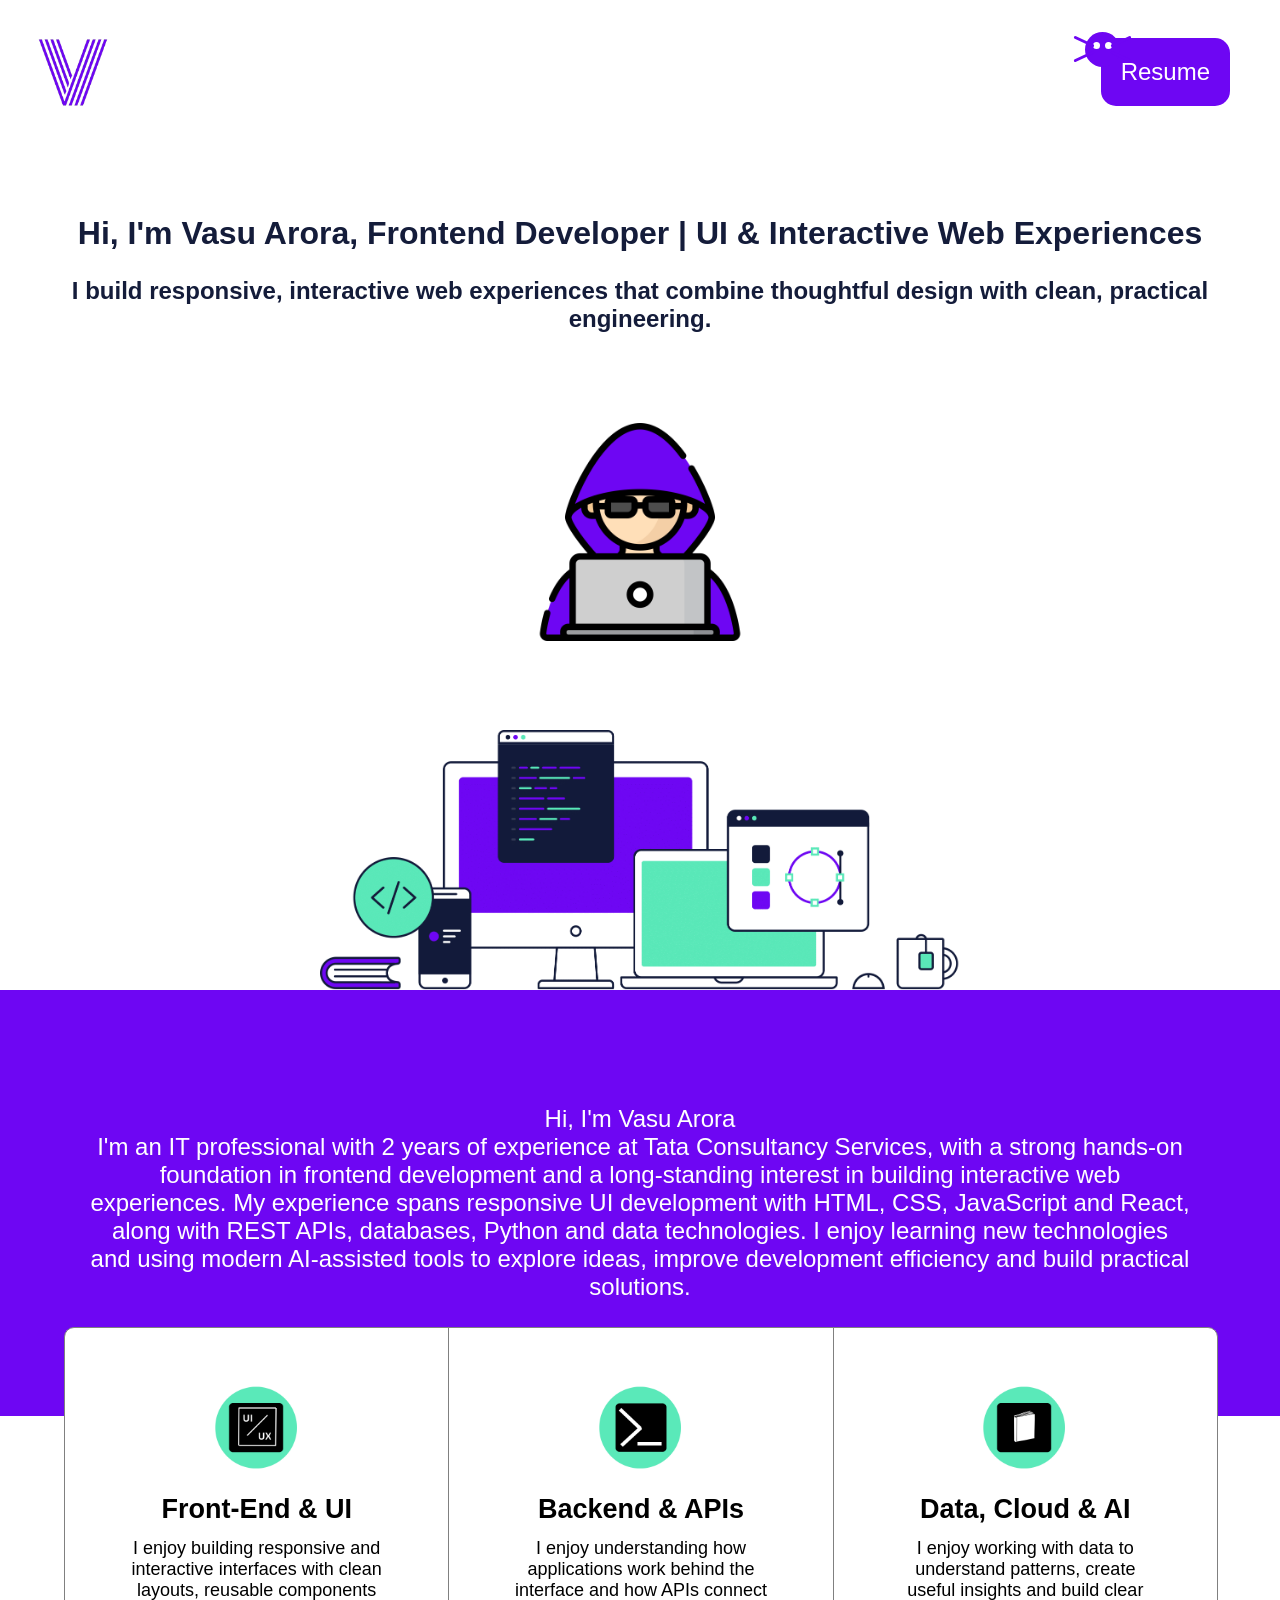
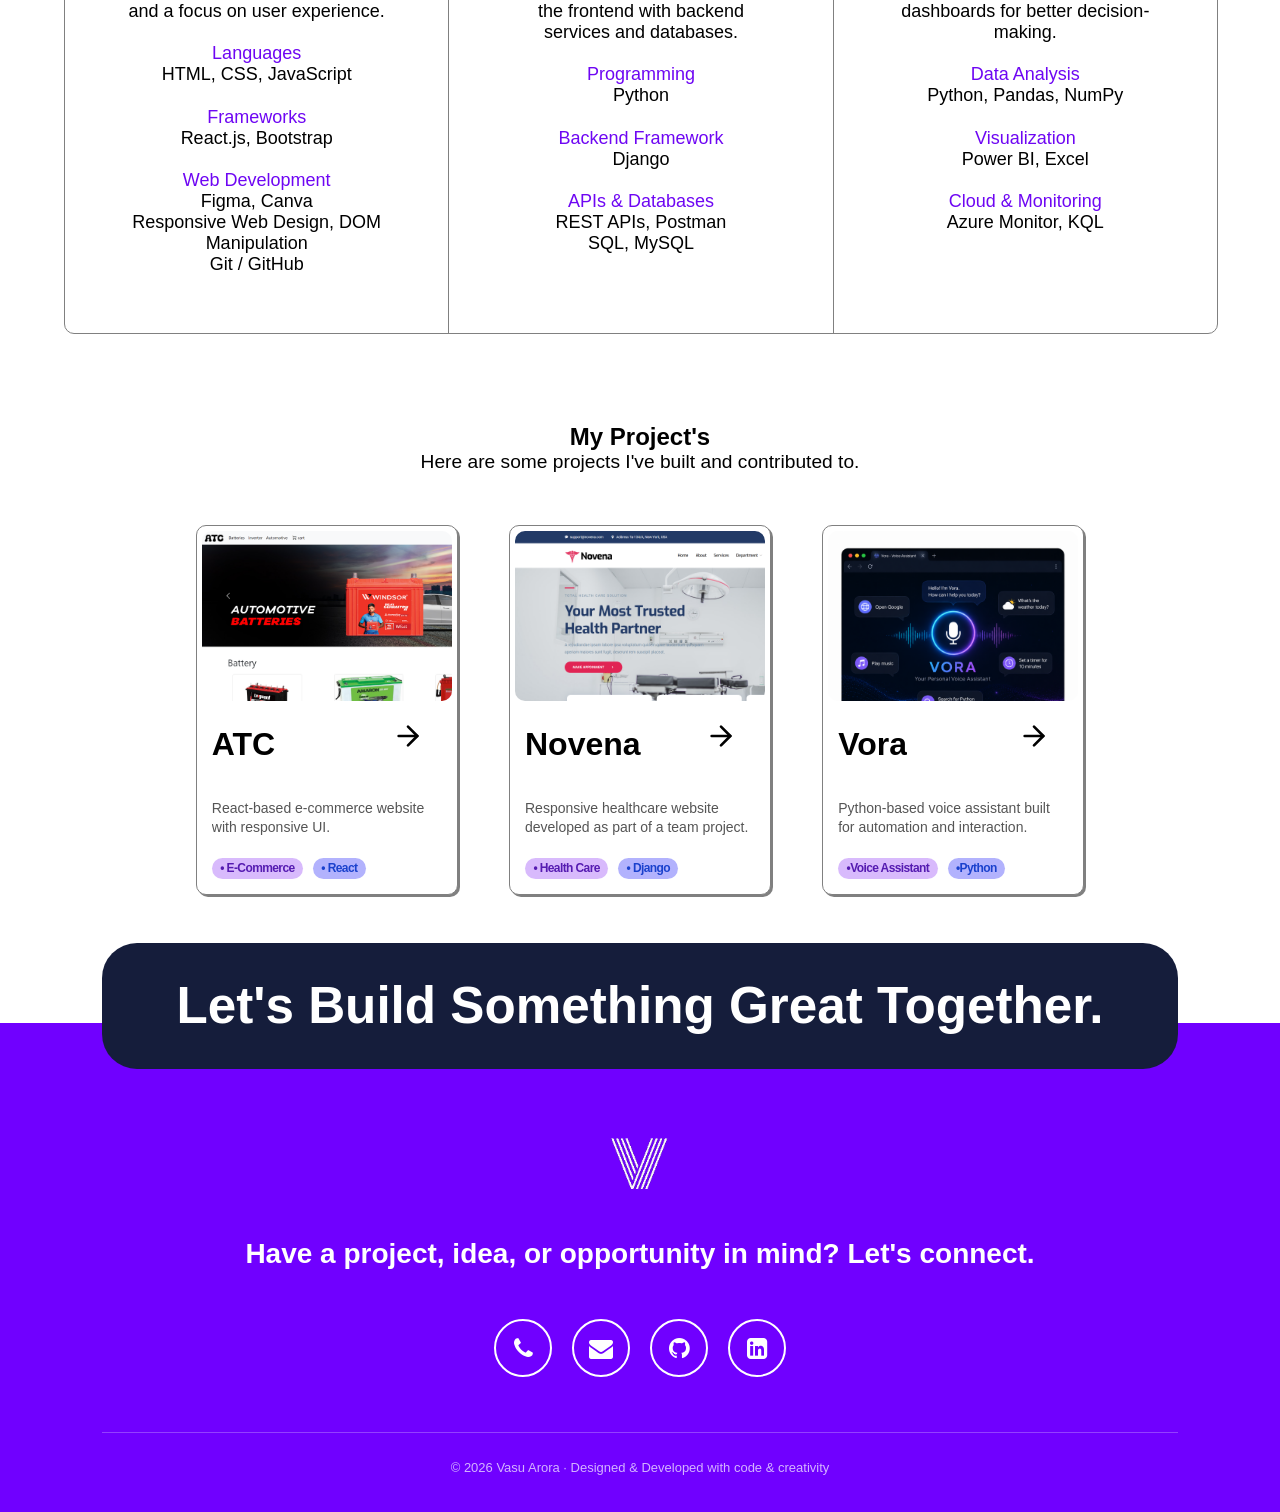
==== index.html @ 773d9eb5 "update" ====
<!DOCTYPE html>
<html lang="en">
<head>
    <meta charset="UTF-8">
    <meta name="viewport" content="width=device-width, initial-scale=1.0">
    <title>Vasu Arora | Portfolio</title>
    <link rel="icon" type="image/x-icon" href="./img/logo.png">
    <link rel="stylesheet" href="./homepage.css">
    <link rel="stylesheet" href="./font-awesome-4.7.0/css/font-awesome.css">
    <link rel="stylesheet" href="./font-awesome-4.7.0/css/font-awesome.min.css">
    <script src="https://cdn.jsdelivr.net/npm/@popperjs/core@2.11.8/dist/umd/popper.min.js" integrity="sha384-I7E8VVD/ismYTF4hNIPjVp/Zjvgyol6VFvRkX/vR+Vc4jQkC+hVqc2pM8ODewa9r" crossorigin="anonymous"></script>
    <script src="https://cdn.jsdelivr.net/npm/bootstrap@5.3.1/dist/js/bootstrap.min.js" integrity="sha384-Rx+T1VzGupg4BHQYs2gCW9It+akI2MM/mndMCy36UVfodzcJcF0GGLxZIzObiEfa" crossorigin="anonymous"></script>
</head>
<body>
<header>
    <div class="nav">
        <a href="#"><img src="./img/logo.png" alt="" width="70px" height="70px" ></a>
            <div class="spider-mascot" onclick="refreshSite()" title="Click me!">
                <div class="spider-body">
                    <div class="spider-eye eye-left"></div>
                    <div class="spider-eye eye-right"></div>
                </div>

                <div class="spider-legs">
                    <span></span>
                    <span></span>
                    <span></span>
                    <span></span>
                </div>
            </div>



        <div class="resume" onclick="get_resume()">
            <div>Resume</div>
        </div>
    </div>
</header>
<section>
    <div class="text">
        <h1 style="font-size: xx-large;">Hi,&nbsp;I'm Vasu Arora,&nbsp;Frontend Developer | UI & Interactive Web Experiences</h1>
        <h1>I build responsive, interactive web experiences that combine thoughtful design with clean, practical engineering.</h1>
        <div class="hacker"><img src="./img/hacker.png" alt="" height="17%" width="17%"></div>
        <div class="hacker"><img src="./img/hero-devices-1.png" alt="" height="50%" width="50%"></div>
    </div>
    <div class="container">
        <p>Hi, I'm Vasu Arora</p>
        <p>I'm an IT professional with 2 years of experience at Tata Consultancy Services, with a strong hands-on foundation in frontend development and a long-standing interest in building interactive web experiences. My experience spans responsive UI development with HTML, CSS, JavaScript and React, along with REST APIs, databases, Python and data technologies. I enjoy learning new technologies and using modern AI-assisted tools to explore ideas, improve development efficiency and build practical solutions.</p>
    </div>
</section>
<section>
    <div class="container_skills">
    <div class="front">
        <img src="./img/aa.png" alt="" width="90px" height="90px">
        <h1>Front-End & UI</h1>
        <p id="span">I enjoy building responsive and interactive interfaces with clean layouts, reusable components and a focus on user experience.</p>

        <p id="purple">Languages</p>
        <p>HTML,&nbsp;CSS,&nbsp;JavaScript</p>

        <p id="purple">Frameworks</p>
        <p>React.js,&nbsp;Bootstrap</p>

        <p id="purple">Web Development</p>
        <p>Figma,&nbsp;Canva</p>
        <p>Responsive Web Design,&nbsp;DOM Manipulation</p>
        <p>Git / GitHub</p>
    </div>

    <div class="back">
        <img src="./img/cmd.png" alt="" width="90px" height="90px">
        <h1>Backend & APIs</h1>
        <p id="span">I enjoy understanding how applications work behind the interface and how APIs connect the frontend with backend services and databases.</p>

        <p id="purple">Programming</p>
        <p>Python</p>

        <p id="purple">Backend Framework</p>
        <p>Django</p>

        <p id="purple">APIs & Databases</p>
        <p>REST APIs,&nbsp;Postman</p>
        <p>SQL,&nbsp;MySQL</p>

    </div>

    <div class="other">
        <img src="./img/book.png" alt="" width="90px" height="90px">
        <h1>Data, Cloud & AI</h1>
        <p id="span">I enjoy working with data to understand patterns, create useful insights and build clear dashboards for better decision-making.</p>

        <p id="purple">Data Analysis</p>
        <p>Python,&nbsp;Pandas,&nbsp;NumPy</p>

        <p id="purple">Visualization</p>
        <p>Power BI,&nbsp;Excel</p>

        <p id="purple">Cloud & Monitoring</p>
        <p>Azure Monitor,&nbsp;KQL</p>

    </div>
</div>
</section>
<section>
    <div class="container_projects">
        <h1 id="p">My Project's</h1>
        <p id="p" style="font-size: larger;">Here are some projects I've built and contributed to.</p>
        <div class="pro">
            <article class="article-wrapper" onclick="atc()">
                <div class="rounded-lg container-project" id="atc">
                    </div>
                    <div class="project-info">
                    <div class="flex-pr">
                        <div class="project-title text-nowrap">ATC</div>
                        <div class="project-hover">
                            <svg style="color: black;" xmlns="http://www.w3.org/2000/svg" width="2em" height="2em" color="black" stroke-linejoin="round" stroke-linecap="round" viewBox="0 0 24 24" stroke-width="2" fill="none" stroke="currentColor"><line y2="12" x2="19" y1="12" x1="5"></line><polyline points="12 5 19 12 12 19"></polyline></svg>
                            </div>
                        </div>
                        <p class="project-description">
                            React-based e-commerce website with responsive UI.
                        </p>
                        <div class="types">
                            <span style="background-color: rgba(165, 96, 247, 0.43); color: rgb(85, 27, 177);" class="project-type">• E-Commerce</span>
                            <span class="project-type">• React</span>
                        </div>
                    </div>
            </article>
            <article class="article-wrapper" onclick="novena()">
                <div class="rounded-lg container-project" id="Novena">
                    </div>
                    <div class="project-info">
                    <div class="flex-pr">
                        <div class="project-title text-nowrap">Novena</div>
                        <div class="project-hover">
                            <svg style="color: black;" xmlns="http://www.w3.org/2000/svg" width="2em" height="2em" color="black" stroke-linejoin="round" stroke-linecap="round" viewBox="0 0 24 24" stroke-width="2" fill="none" stroke="currentColor"><line y2="12" x2="19" y1="12" x1="5"></line><polyline points="12 5 19 12 12 19"></polyline></svg>
                            </div>
                        </div>
                        <p class="project-description">
                            Responsive healthcare website developed as part of a team project.
                        </p>
                        <div class="types">
                            <span style="background-color: rgba(165, 96, 247, 0.43); color: rgb(85, 27, 177);" class="project-type">• Health Care</span>
                            <span class="project-type">• Django</span>
                        </div>
                    </div>
            </article>
            <article class="article-wrapper" onclick="vora()">
                <div class="rounded-lg container-project" id="W3">
                    </div>
                    <div class="project-info">
                    <div class="flex-pr">
                        <div class="project-title text-nowrap">Vora</div>
                        <div class="project-hover">
                            <svg style="color: black;" xmlns="http://www.w3.org/2000/svg" width="2em" height="2em" color="black" stroke-linejoin="round" stroke-linecap="round" viewBox="0 0 24 24" stroke-width="2" fill="none" stroke="currentColor"><line y2="12" x2="19" y1="12" x1="5"></line><polyline points="12 5 19 12 12 19"></polyline></svg>
                            </div>
                        </div>
                        <p class="project-description">
                            Python-based voice assistant built for automation and interaction.
                        </p>
                        <div class="types">
                            <span style="background-color: rgba(165, 96, 247, 0.43); color: rgb(85, 27, 177);" class="project-type">•Voice Assistant</span>
                            <span class="project-type">•Python</span>
                        </div>
                    </div>
            </article>
            <!-- <article class="article-wrapper">
                <div class="rounded-lg container-project" id="Blog">
                    </div>
                    <div class="project-info">
                    <div class="flex-pr">
                        <div class="project-title text-nowrap">Blog Website</div>
                        <div class="project-hover">
                            <svg style="color: black;" xmlns="http://www.w3.org/2000/svg" width="2em" height="2em" color="black" stroke-linejoin="round" stroke-linecap="round" viewBox="0 0 24 24" stroke-width="2" fill="none" stroke="currentColor"><line y2="12" x2="19" y1="12" x1="5"></line><polyline points="12 5 19 12 12 19"></polyline></svg>
                            </div>
                        </div>
                        <div class="types">
                            <span style="background-color: rgba(165, 96, 247, 0.43); color: rgb(85, 27, 177);" class="project-type">• Content</span>
                            <span class="project-type">• HTML/CSS</span>
                        </div>
                    </div>
            </article> -->
</div>
</section>
<footer class="site-footer">

    <!-- Heading / Overlapping Banner -->
    <div class="site-footer-title">

        <h1>
            Let's Build Something Great Together.
        </h1>

    </div>


    <!-- Footer Main Content -->
    <div class="site-footer-content">

        <!-- Logo -->
        <img
            class="site-footer-logo"
            src="./img/logo_white.png"
            alt="Vasu Arora Logo"
        >


        <!-- Contact Message -->
        <p class="site-footer-intro">
            Have a project, idea, or opportunity in mind?
            Let's connect.
        </p>


        <!-- Contact Icons -->
        <div class="site-footer-social">

            <!-- Phone -->
            <a
                href="tel:+917037314572"
                title="Call me"
                aria-label="Call Vasu Arora"
            >
                <i class="fa fa-phone" aria-hidden="true"></i>
            </a>


            <!-- Email -->
            <a
                href="mailto:vasuarora210@gmail.com"
                title="Email me"
                aria-label="Email Vasu Arora"
            >
                <i class="fa fa-envelope" aria-hidden="true"></i>
            </a>


            <!-- GitHub -->
            <a
                href="https://github.com/vasuarora210"
                target="_blank"
                rel="noopener noreferrer"
                title="GitHub"
                aria-label="Vasu Arora GitHub"
            >
                <i class="fa fa-github" aria-hidden="true"></i>
            </a>


            <!-- LinkedIn -->
            <a
                href="https://www.linkedin.com/in/vasuarora01"
                target="_blank"
                rel="noopener noreferrer"
                title="LinkedIn"
                aria-label="Vasu Arora LinkedIn"
            >
                <i class="fa fa-linkedin-square" aria-hidden="true"></i>
            </a>

        </div>

    </div>


    <!-- Footer Bottom -->
    <div class="site-footer-bottom">

        <p>
            © 2026 Vasu Arora · Designed & Developed with code & creativity
        </p>

    </div>

</footer>
<script>
    function git(){
        window.open("https://github.com/vasuarora210")
    }
    function linkedin(){
        window.open("https://www.linkedin.com/in/vasuarora01")
    }

    function get_resume(){
        window.open("https://drive.google.com/file/d/1jqsms72-NLrUNrvHmhHVOc13EzsGLGOh/view?usp=sharing")
    }
    function novena(){
       window.location.href = "./novena.html";
    }
    function vora(){
        window.location.href = "./vora.html"
    }
    function atc(){
        window.location.href = "./atc.html";
    }
    function refreshSite() {
        location.reload();
    }
</script>



</body>
</html>
---- homepage.css ----
*{
    margin: 0px;
    font-family:'Gill Sans', 'Gill Sans MT', Calibri, 'Trebuchet MS', sans-serif;
    text-align: center;
}
/*Section1*/
.nav{
    display: flex;
    padding: 3%;
    width: auto;
    justify-content: space-between;
    position: relative;
}
.text h1{
    display: flex;
    justify-content: center;
    margin-top: 2%;
    color: #141C3A;
}
.text{
    margin-top: 5%;
}
.hacker{
    margin-top: 7%;
    display: flex;
    justify-content: center;
}
.container{
    background-color: #6E06F3;
    padding: 9% 7%;
    color: white;
    font-size: x-large;
}
.resume div{
    background-color: #6E06F3;
    padding: 20px;
    font-size: x-large;
    border-radius: 15px;
    color: white;
}
.resume{
    display: flex;
    gap: 10%;
    position: absolute;
    right: 50px;
    cursor: pointer;
}
.spider-mascot{
    position: absolute;
    right: 150px;
    top: 20px;
    width: 55px;
    height: 55px;
    cursor: pointer;
    z-index: 9999;
    animation: spiderFloat 3s ease-in-out infinite;
}

.spider-body{
    position: absolute;
    width: 35px;
    height: 35px;
    background-color: #6E06F3;
    border-radius: 50%;
    left: 10px;
    top: 12px;
}

.spider-eye{
    position: absolute;
    width: 7px;
    height: 7px;
    background-color: white;
    border-radius: 50%;
    top: 10px;
}

.eye-left{
    left: 8px;
}

.eye-right{
    right: 8px;
}

.spider-legs span{
    position: absolute;
    width: 22px;
    height: 3px;
    background-color: #6E06F3;
    border-radius: 5px;
}

.spider-legs span:nth-child(1){
    left: -2px;
    top: 20px;
    transform: rotate(25deg);
}

.spider-legs span:nth-child(2){
    left: -2px;
    top: 35px;
    transform: rotate(-25deg);
}

.spider-legs span:nth-child(3){
    right: -2px;
    top: 20px;
    transform: rotate(-25deg);
}

.spider-legs span:nth-child(4){
    right: -2px;
    top: 35px;
    transform: rotate(25deg);
}

@keyframes spiderFloat{
    0%, 100%{
        transform: translateY(0);
    }

    50%{
        transform: translateY(6px);
    }
}

.spider-mascot:hover{
    transform: scale(1.15);
    animation: none;
}
/*Section2*/
.container_skills{
    position: relative;
    margin-top: -7%;
    left: 5%;
    width: 90%;
    display: flex;
    border-radius: 10px;
    background-color: white;
    border: 1px solid grey;
    font-size: large;
}
.front{
    border-right: 1px solid grey;
    width: 33.3%;
    text-align: center;
    padding: 50px 0px;
    padding: 5%;
}
.container_skills h1{
    margin-top: 5%;
    margin-bottom: 5%;
}
.back{
    border-right: 1px solid grey;
    padding: 5%;
    width: 33.3%;
    text-align: center;
}
.other{
    width: 33.3%;
    padding: 5%;
    text-align: center;
}
#span{
    margin-bottom: 8%;
}
#purple{
    margin-top: 8%;
    color: #6E06F3;
}

/* section 3 */
.container_projects{
    margin-top: 7%;
}
#p{
    display: flex;
    justify-content: center;
}
    /*  */
    .article-wrapper {
        width: 250px;
        -webkit-transition: 0.15s all ease-in-out;
        transition: 0.15s all ease-in-out;
        border-radius: 10px;
        padding: 5px;
        border: 4px solid transparent;
        cursor: pointer;
        background-color: #fff;
        border: 1px solid grey;
        box-shadow: 2px 2px grey;
        margin-top: 5%;
    }
    .article-wrapper:hover {
        -webkit-box-shadow: 10px 10px 0 #4e84ff, 20px 20px 0 #4444bd;
        box-shadow: 10px 10px 0 #4e84ff, 20px 20px 0 #6E06F3;
        border-color: #0578c5;
        -webkit-transform: translate(-20px, -20px);
        -ms-transform: translate(-20px, -20px);
        transform: translate(-20px, -20px);
    }
    .article-wrapper:active {
        -webkit-box-shadow: none;
        box-shadow: none;
        -webkit-transform: translate(0, 0);
        -ms-transform: translate(0, 0);
        transform: translate(0, 0);
    }
    .types {
        gap: 10px;
        display: -webkit-box;
        display: -ms-flexbox;
        display: flex;
        place-content: flex-start;
    }
    
    .rounded-lg {
       /* class tailwind */
        border-radius: 10px;
    }
    .article-wrapper:hover .project-hover {
        -webkit-transform: rotate(-45deg);
        -ms-transform: rotate(-45deg);
        transform: rotate(-45deg);
        background-color: #a6c2f0;
    }
    .project-info {
        padding-top: 20px;
        padding: 10px;
        display: -webkit-box;
        display: -ms-flexbox;
        display: flex;
        -webkit-box-orient: vertical;
        -webkit-box-direction: normal;
        -ms-flex-direction: column;
        flex-direction: column;
        gap: 20px;
    }
    .project-title {
        font-size: 2em;
        margin: 0;
        font-weight: 600;
       /* depend de la font */
        overflow: hidden;
        text-overflow: ellipsis;
        white-space: nowrap;
        color: black;
    }
    .flex-pr {
        display: -webkit-box;
        display: -ms-flexbox;
        display: flex;
        -webkit-box-pack: justify;
        -ms-flex-pack: justify;
        justify-content: space-between;
        -webkit-box-align: center;
        -ms-flex-align: center;
        align-items: center;
    }
    .project-type {
        background: #b2b2fd;
        color: #1a41cd;
        font-weight: bold;
        padding: 0.3em 0.7em;
        border-radius: 15px;
        font-size: 12px;
        letter-spacing: -0.6px
    }
    
    .project-hover {
        border-radius: 50%;
        width: 50px;
        height: 50px;
        padding: 9px;
        -webkit-transition: all 0.3s ease;
        transition: all 0.3s ease;
    }
    
    .container-project {
        width: 100%;
        height: 170px;
    }
    .pro{
        display: flex;
        flex-wrap: wrap;
        padding: 0% 10% 10% 10%;
        gap: 5%;
        justify-content: center;
    }
    #Novena{
        background-image: url("./img/Novena.png");
        background-size: cover;
    }
    #W3{
        background-image: url("./img/vora.png");
        background-size: cover;
    }
    #atc{
        background-image: url("./img/atc.png");
        background-size: cover;
    }
    .project-description {
    margin: 0;
    font-size: 14px;
    line-height: 1.4;
    color: #555;
    text-align: left;

    display: -webkit-box;
    -webkit-line-clamp: 2;
    line-clamp: 2;
    -webkit-box-orient: vertical;
    overflow: hidden;
    }
    /*  */
/* Footer */
.footer{
    height: 80vh;
    width: 100%;
    background-color: #6E06F3;
    display: flex;
    justify-content: center;
    color: #fff;
}
.thanks{
    background-color: #141C3A;
    width: 80%;
    margin-left: 10%;
    border-radius: 30px;
    height: 20vh;
    display: flex;
    justify-content: center;
    align-items: center;
    position: absolute;
    margin-top: -10vh;
    color: white;
    font-size: xx-large;
}
/*  */
    /*  */
        .icon{
            color: white;
            margin-top: -29vh;
            font-size: 30px;display: flex;
            justify-content: center;
            gap: 20px;
            
        }
        .c{
            border: 1px solid #fff;
            padding: 10px;
            border-radius: 110px;
        }
        .c:hover{
            background-color: #fff;
            color: #6E06F3;
            cursor: pointer;
        }
        .contact{
            color: #fff;
            display: flex;
            justify-content: center;
            margin-top: -20vh;
        }
    /*  */
/*  */
@media screen and (max-width: 786px) {
    .text{
        text-align: center;
        margin-top: 10%;
    }
    .projects{
        flex-direction: column;
    }
    .container_skills{
        flex-direction: column;
    }
    .front{
        border-bottom: 1px solid grey;
        width: auto;
        border-right: none;
    }
    .back{
        border-bottom: 1px solid grey;
        width: auto;
        border-right: none;
    }
    .other{
        width: auto;
    }
    .resume{
        right: 20px;
    }
    .thanks{
        height: 15vh;
        font-size: small;
    }
    .footer{
        margin-top: 15%;
    }
    .footer{
        height: 90vh;
    }
    .contact{
        margin-top: -30vh;
    }
    .pro{
        margin-bottom: 50px;
        flex-direction: column;
    }
}

/* =========================================================
   FINAL FOOTER
   ========================================================= */

.site-footer {
    width: 100%;
    box-sizing: border-box;

    background: #7000ff;
    color: white;

    padding: 70px 8% 35px;

    text-align: center;

    position: relative;

    overflow: visible;
}


/* =========================================================
   OVERLAPPING TITLE
   ========================================================= */

.site-footer-title {
    width: 100%;
    max-width: 1200px;

    margin: 0 auto 10px;

    padding: 35px 30px;

    box-sizing: border-box;

    background: #151d3b;

    border-radius: 35px;

    position: relative;

    z-index: 10;

    /*
       This is the important part.
       Move the banner visually upward.
    */
    transform: translateY(-150px);
}


.site-footer-title h1 {
    margin: 0 !important;
    padding: 0 !important;

    color: white !important;

    font-size: clamp(32px, 4vw, 60px) !important;

    line-height: 1.1 !important;

    font-weight: 700 !important;

    text-align: center !important;
}


/* =========================================================
   MAIN CONTENT
   ========================================================= */

.site-footer-content {
    width: 100%;

    max-width: 900px;

    margin: -100px auto 0;

    display: flex;

    flex-direction: column;

    align-items: center;

    justify-content: center;

    gap: 25px;
}


/* =========================================================
   LOGO
   ========================================================= */

.site-footer-logo {
    width: 70px !important;

    height: 70px !important;

    max-width: 70px !important;

    object-fit: contain !important;

    display: block !important;

    margin: 0 !important;

    padding: 0 !important;
}


/* =========================================================
   CONTACT TEXT
   ========================================================= */

.site-footer-intro {
    margin: 10px 0 10px !important;

    padding: 0 !important;

    color: white !important;

    font-size: clamp(20px, 2.2vw, 28px) !important;

    line-height: 1.4 !important;

    font-weight: 600 !important;

    text-align: center !important;
}


/* =========================================================
   SOCIAL / CONTACT ICONS
   ========================================================= */

.site-footer-social {
    display: flex !important;

    justify-content: center !important;

    align-items: center !important;

    gap: 20px !important;

    margin: 10px 0 0 !important;

    padding: 0 !important;
}


/* THE CIRCLE */

.site-footer-social a {
    width: 58px !important;

    height: 58px !important;

    min-width: 58px !important;

    min-height: 58px !important;

    max-width: 58px !important;

    max-height: 58px !important;

    box-sizing: border-box !important;

    border: 2px solid white !important;

    border-radius: 50% !important;

    display: flex !important;

    align-items: center !important;

    justify-content: center !important;

    padding: 0 !important;

    margin: 0 !important;

    background: transparent !important;

    color: white !important;

    text-decoration: none !important;

    cursor: pointer;

    transition: all 0.25s ease !important;
}


/* THE ICON */

.site-footer-social a i {
    display: inline-block !important;

    width: auto !important;

    height: auto !important;

    margin: 0 !important;

    padding: 0 !important;

    color: white !important;

    font-size: 24px !important;

    line-height: 1 !important;

    text-align: center !important;
}


/* HOVER */

.site-footer-social a:hover {
    transform: translateY(-6px) !important;

    background: rgba(255, 255, 255, 0.15) !important;

    color: white !important;
}


.site-footer-social a:hover i {
    color: white !important;
}


/* =========================================================
   BOTTOM
   ========================================================= */

.site-footer-bottom {
    width: 100%;

    max-width: 1100px;

    margin: 55px auto 0;

    padding-top: 25px;

    border-top: 1px solid rgba(255, 255, 255, 0.25);

    box-sizing: border-box;
}


.site-footer-bottom p {
    margin: 0 !important;

    padding: 0 !important;

    color: white !important;

    font-size: 13px !important;

    line-height: 1.5 !important;

    opacity: 0.7;

    text-align: center !important;
}


/* =========================================================
   TABLET
   ========================================================= */

@media (max-width: 900px) {

    .site-footer-title {
        transform: translateY(-120px);
    }

    .site-footer-content {
        margin-top: -80px;
    }

}


/* =========================================================
   MOBILE
   ========================================================= */

@media (max-width: 700px) {

    .site-footer {
        padding: 60px 20px 30px;
    }


    .site-footer-title {
        padding: 25px 18px;

        border-radius: 25px;

        transform: translateY(-100px);
    }


    .site-footer-title h1 {
        font-size: 31px !important;

        line-height: 1.15 !important;
    }


    .site-footer-content {
        margin-top: -70px;

        gap: 20px;
    }


    .site-footer-logo {
        width: 55px !important;

        height: 55px !important;
    }


    .site-footer-intro {
        font-size: 20px !important;
    }


    .site-footer-social {
        gap: 14px !important;
    }


    .site-footer-social a {
        width: 50px !important;

        height: 50px !important;

        min-width: 50px !important;

        min-height: 50px !important;

        max-width: 50px !important;

        max-height: 50px !important;
    }


    .site-footer-social a i {
        font-size: 20px !important;
    }


    .site-footer-bottom {
        margin-top: 40px;
    }

}
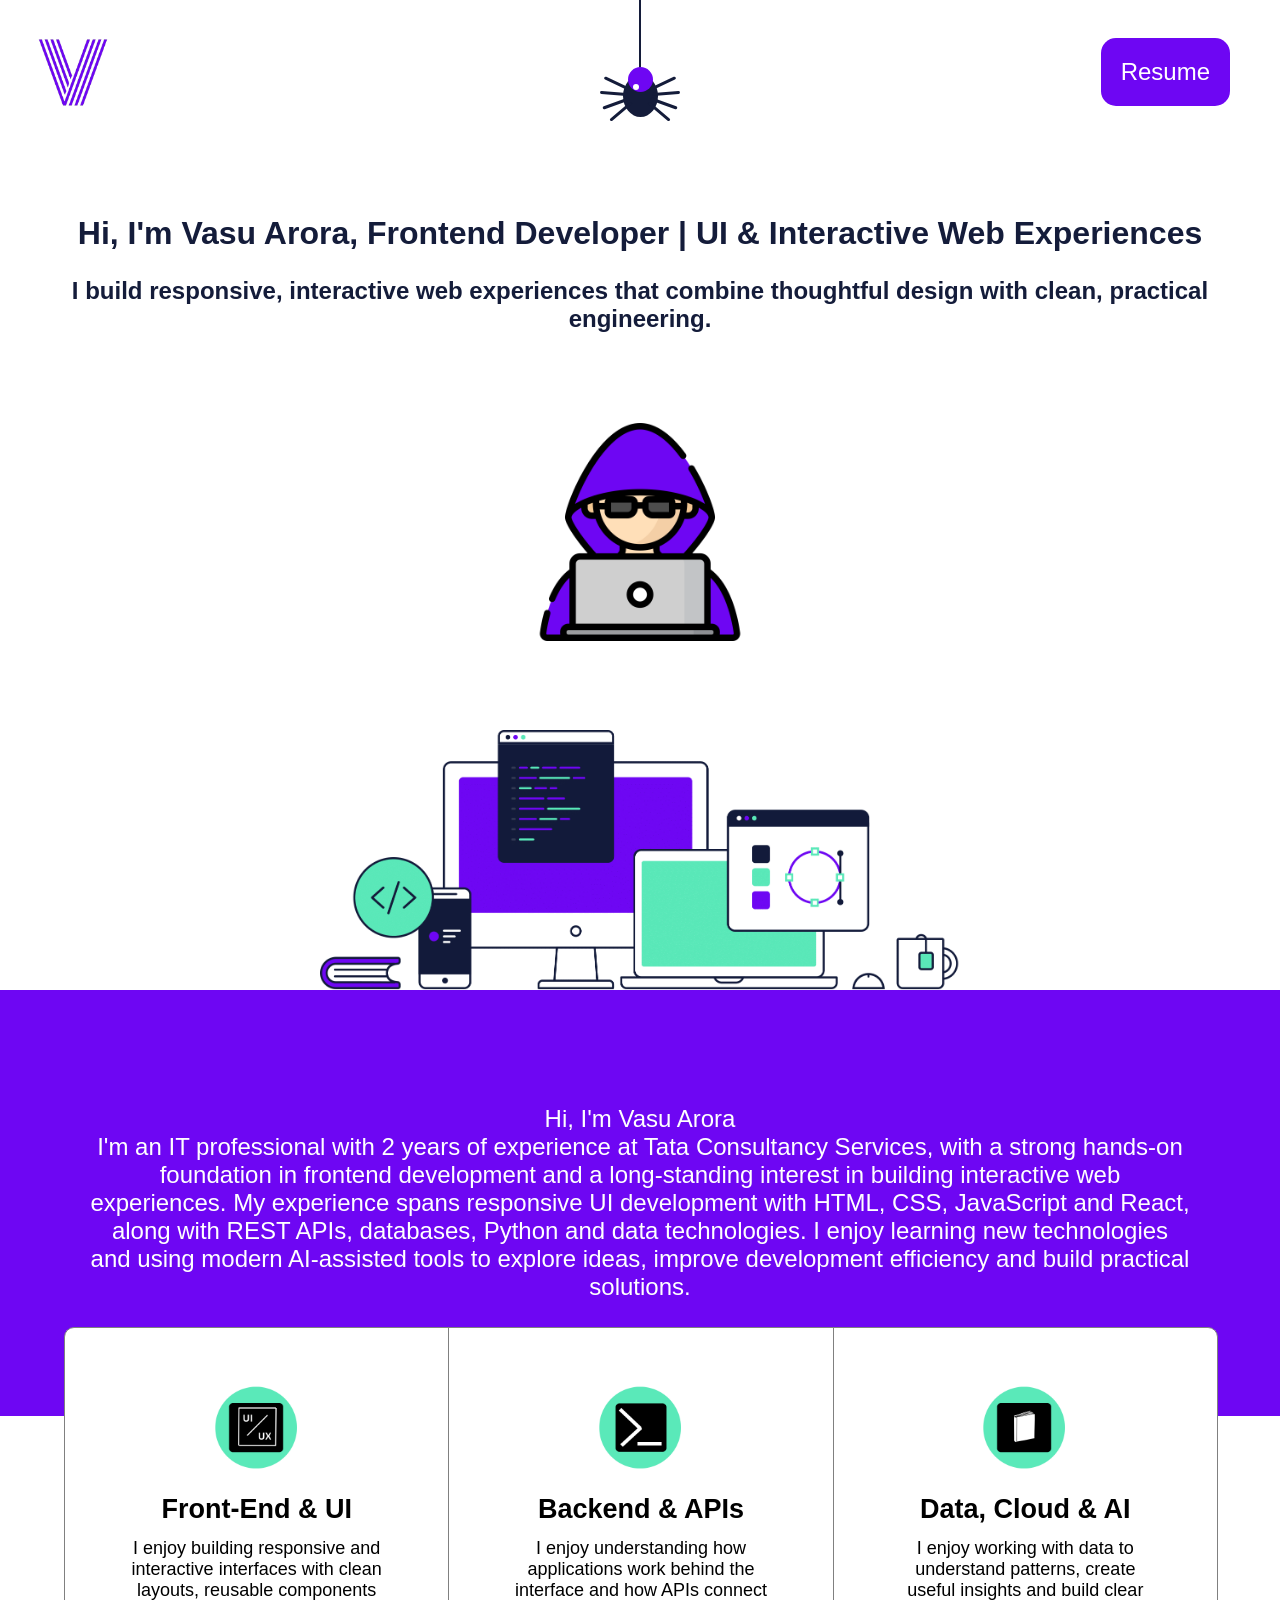
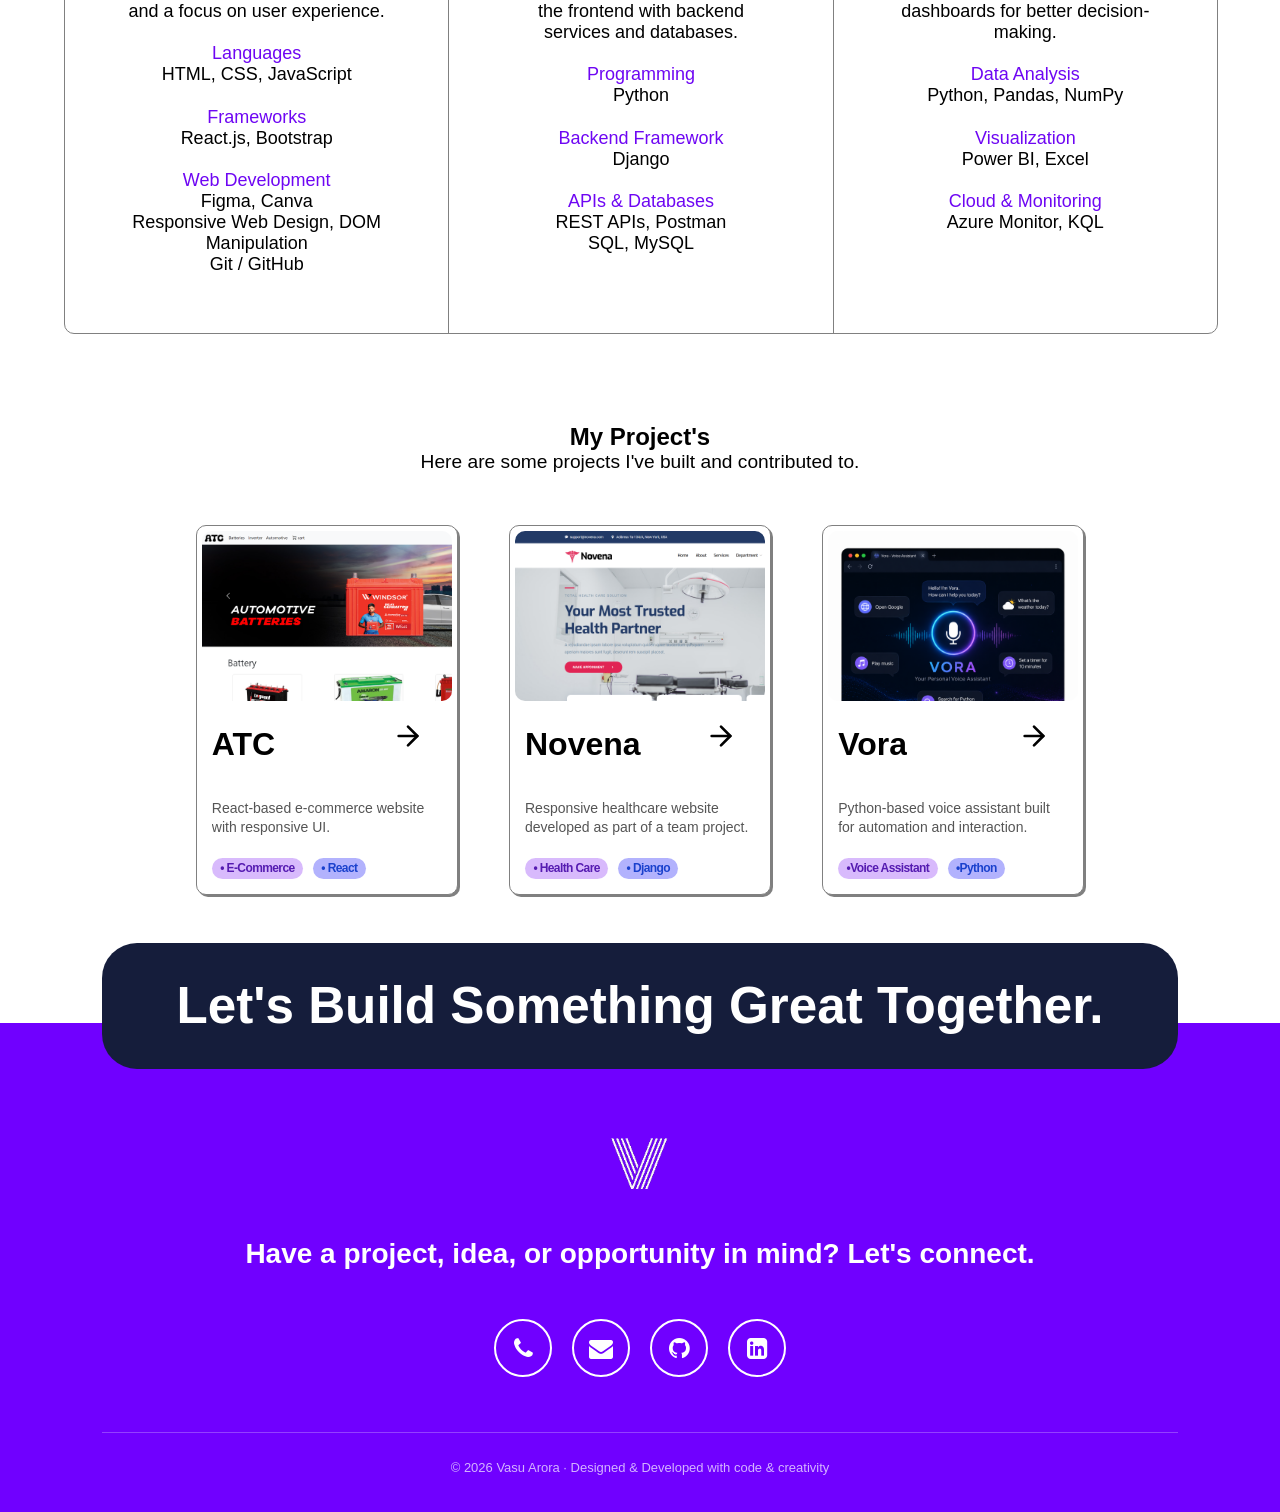
==== commit 7b15a7de: "update" ====
--- a/index.html
+++ b/index.html
@@ -15,21 +15,33 @@
 <header>
     <div class="nav">
         <a href="#"><img src="./img/logo.png" alt="" width="70px" height="70px" ></a>
-            <div class="spider-mascot" onclick="refreshSite()" title="Click me!">
-                <div class="spider-body">
-                    <div class="spider-eye eye-left"></div>
-                    <div class="spider-eye eye-right"></div>
+            <!-----------spider------------->
+                <div class="spider-mascot" onclick="refreshSite()" title="Click to refresh">
+
+                    <div class="spider-thread"></div>
+
+                    <div class="spider">
+
+                        <div class="spider-body"></div>
+
+                        <div class="spider-eye"></div>
+
+                        <div class="leg leg1"></div>
+                        <div class="leg leg2"></div>
+                        <div class="leg leg3"></div>
+                        <div class="leg leg4"></div>
+
+                        <div class="leg leg5"></div>
+                        <div class="leg leg6"></div>
+                        <div class="leg leg7"></div>
+                        <div class="leg leg8"></div>
+
+                    </div>
+
                 </div>
 
-                <div class="spider-legs">
-                    <span></span>
-                    <span></span>
-                    <span></span>
-                    <span></span>
-                </div>
-            </div>
-
-
+
+            <!-----------spider------------->
 
         <div class="resume" onclick="get_resume()">
             <div>Resume</div>
--- a/homepage.css
+++ b/homepage.css
@@ -45,90 +45,190 @@
     right: 50px;
     cursor: pointer;
 }
-.spider-mascot{
+    /* spider*/
+        /* Spider Mascot */
+
+.spider-mascot {
+    position: fixed;
+    top: 0;
+    left: 50%;
+    transform: translateX(-50%);
+
+    width: 80px;
+    height: 160px;
+
+    z-index: 9999;
+    cursor: pointer;
+}
+
+/* Hanging thread */
+
+.spider-thread {
     position: absolute;
-    right: 150px;
-    top: 20px;
-    width: 55px;
-    height: 55px;
-    cursor: pointer;
-    z-index: 9999;
-    animation: spiderFloat 3s ease-in-out infinite;
-}
-
-.spider-body{
-    position: absolute;
-    width: 35px;
-    height: 35px;
-    background-color: #6E06F3;
-    border-radius: 50%;
-    left: 10px;
-    top: 12px;
-}
-
-.spider-eye{
-    position: absolute;
-    width: 7px;
-    height: 7px;
-    background-color: white;
-    border-radius: 50%;
-    top: 10px;
-}
-
-.eye-left{
-    left: 8px;
-}
-
-.eye-right{
-    right: 8px;
-}
-
-.spider-legs span{
-    position: absolute;
-    width: 22px;
-    height: 3px;
-    background-color: #6E06F3;
-    border-radius: 5px;
-}
-
-.spider-legs span:nth-child(1){
-    left: -2px;
-    top: 20px;
-    transform: rotate(25deg);
-}
-
-.spider-legs span:nth-child(2){
-    left: -2px;
-    top: 35px;
-    transform: rotate(-25deg);
-}
-
-.spider-legs span:nth-child(3){
-    right: -2px;
-    top: 20px;
-    transform: rotate(-25deg);
-}
-
-.spider-legs span:nth-child(4){
-    right: -2px;
-    top: 35px;
-    transform: rotate(25deg);
-}
-
-@keyframes spiderFloat{
-    0%, 100%{
-        transform: translateY(0);
-    }
-
-    50%{
-        transform: translateY(6px);
-    }
-}
-
-.spider-mascot:hover{
-    transform: scale(1.15);
-    animation: none;
-}
+
+    top: 0;
+    left: 39px;
+
+    width: 2px;
+    height: 75px;
+
+    background-color: #141C3A;
+}
+
+/* Spider */
+
+        .spider {
+            position: absolute;
+
+            top: 70px;
+            left: 15px;
+
+            width: 50px;
+            height: 50px;
+
+            animation: spiderSwing 3s ease-in-out infinite;
+        }
+
+        /* Body */
+
+        .spider-body {
+            position: absolute;
+
+            width: 35px;
+            height: 42px;
+
+            left: 8px;
+            top: 5px;
+
+            background-color: #141C3A;
+
+            border-radius: 50%;
+        }
+
+        /* Purple head */
+
+        .spider-body::before {
+            content: "";
+
+            position: absolute;
+
+            width: 25px;
+            height: 25px;
+
+            left: 5px;
+            top: -8px;
+
+            background-color: #6E06F3;
+
+            border-radius: 50%;
+        }
+
+        /* Eye */
+
+        .spider-eye {
+            position: absolute;
+
+            width: 6px;
+            height: 6px;
+
+            left: 18px;
+            top: 14px;
+
+            background-color: white;
+
+            border-radius: 50%;
+
+            z-index: 2;
+        }
+
+        /* Spider legs */
+
+        .leg {
+            position: absolute;
+
+            width: 28px;
+            height: 3px;
+
+            background-color: #141C3A;
+
+            border-radius: 5px;
+        }
+
+        /* Left legs */
+
+        .leg1 {
+            left: -12px;
+            top: 12px;
+            transform: rotate(25deg);
+        }
+
+        .leg2 {
+            left: -15px;
+            top: 22px;
+            transform: rotate(5deg);
+        }
+
+        .leg3 {
+            left: -13px;
+            top: 32px;
+            transform: rotate(-20deg);
+        }
+
+        .leg4 {
+            left: -8px;
+            top: 40px;
+            transform: rotate(-40deg);
+        }
+
+        /* Right legs */
+
+        .leg5 {
+            right: -12px;
+            top: 12px;
+            transform: rotate(-25deg);
+        }
+
+        .leg6 {
+            right: -15px;
+            top: 22px;
+            transform: rotate(-5deg);
+        }
+
+        .leg7 {
+            right: -13px;
+            top: 32px;
+            transform: rotate(20deg);
+        }
+
+        .leg8 {
+            right: -8px;
+            top: 40px;
+            transform: rotate(40deg);
+        }
+
+        /* Hanging movement */
+
+        @keyframes spiderSwing {
+
+            0%, 100% {
+                transform: rotate(-3deg);
+            }
+
+            50% {
+                transform: rotate(3deg);
+            }
+
+        }
+
+        /* Hover */
+
+        .spider-mascot:hover .spider {
+            animation: none;
+            transform: scale(1.1);
+        }
+
+
+    /* spider*/
 /*Section2*/
 .container_skills{
     position: relative;
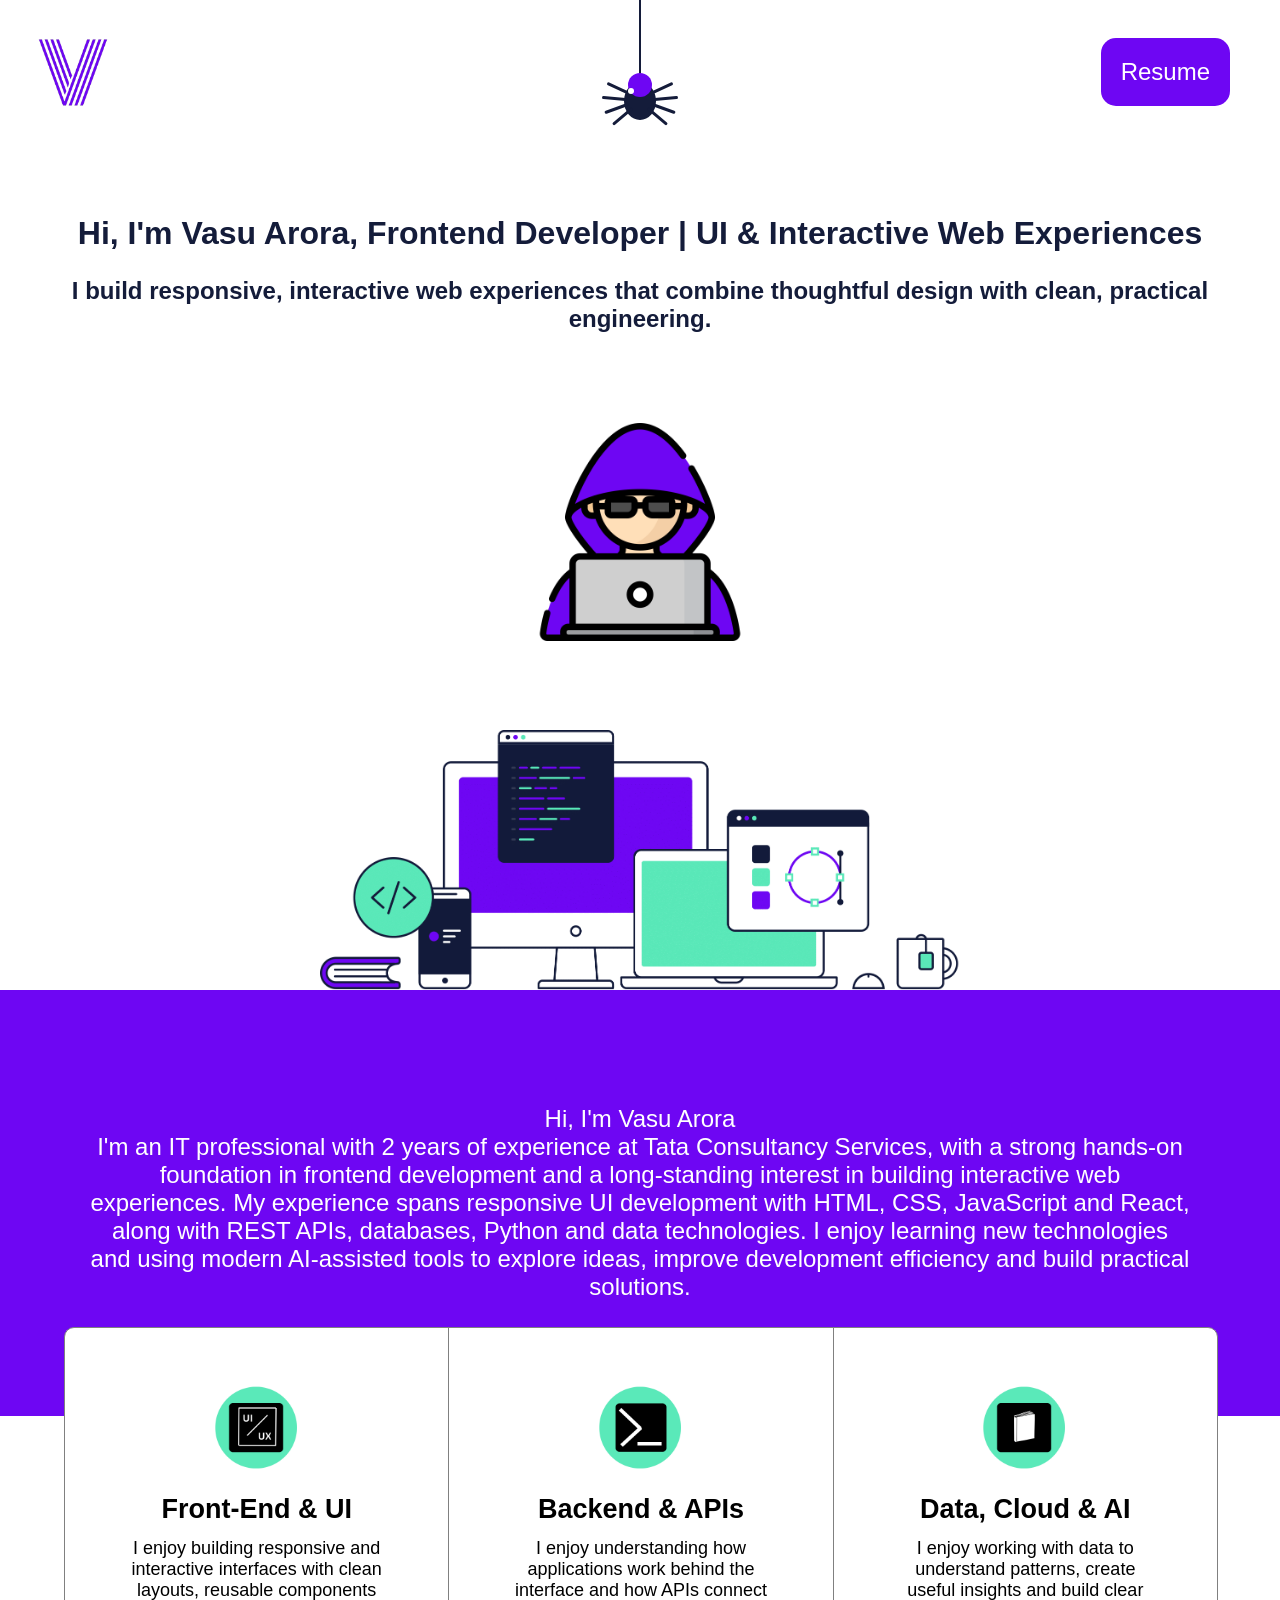
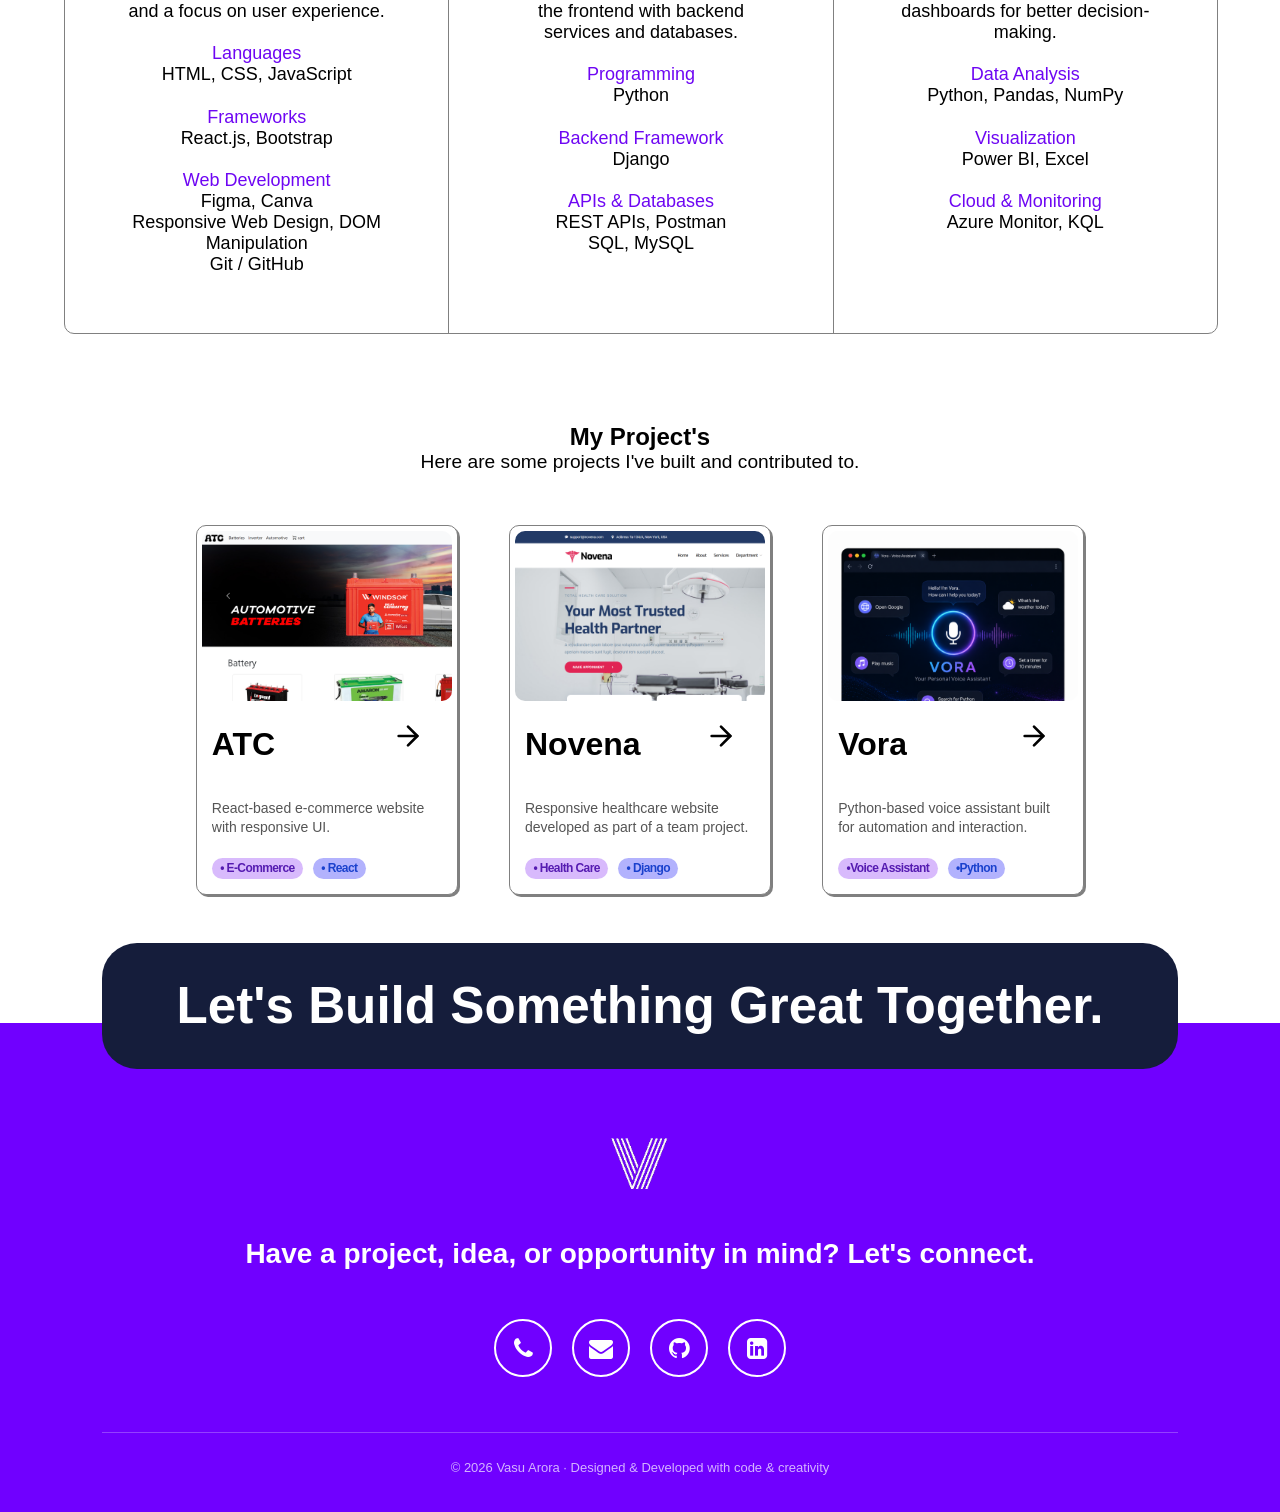
==== commit f8da5adb: "update" ====
--- a/index.html
+++ b/index.html
@@ -14,38 +14,43 @@
 <body>
 <header>
     <div class="nav">
-        <a href="#"><img src="./img/logo.png" alt="" width="70px" height="70px" ></a>
-            <!-----------spider------------->
-                <div class="spider-mascot" onclick="refreshSite()" title="Click to refresh">
-
-                    <div class="spider-thread"></div>
-
-                    <div class="spider">
-
-                        <div class="spider-body"></div>
-
-                        <div class="spider-eye"></div>
-
-                        <div class="leg leg1"></div>
-                        <div class="leg leg2"></div>
-                        <div class="leg leg3"></div>
-                        <div class="leg leg4"></div>
-
-                        <div class="leg leg5"></div>
-                        <div class="leg leg6"></div>
-                        <div class="leg leg7"></div>
-                        <div class="leg leg8"></div>
-
-                    </div>
-
-                </div>
-
-
-            <!-----------spider------------->
+
+        <a href="#">
+            <img src="./img/logo.png" alt="" width="70px" height="70px">
+        </a>
+
+        <!-----------spider------------->
+
+        <div class="portfolio-spider" onclick="refreshSite()" title="Click to refresh">
+
+            <div class="spider-thread"></div>
+
+            <div class="spider">
+
+                <div class="spider-body"></div>
+
+                <div class="spider-eye"></div>
+
+                <div class="leg leg1"></div>
+                <div class="leg leg2"></div>
+                <div class="leg leg3"></div>
+                <div class="leg leg4"></div>
+
+                <div class="leg leg5"></div>
+                <div class="leg leg6"></div>
+                <div class="leg leg7"></div>
+                <div class="leg leg8"></div>
+
+            </div>
+
+        </div>
+
+        <!-----------spider------------->
 
         <div class="resume" onclick="get_resume()">
             <div>Resume</div>
         </div>
+
     </div>
 </header>
 <section>
--- a/homepage.css
+++ b/homepage.css
@@ -46,188 +46,201 @@
     cursor: pointer;
 }
     /* spider*/
-        /* Spider Mascot */
-
-.spider-mascot {
-    position: fixed;
-    top: 0;
-    left: 50%;
-    transform: translateX(-50%);
-
-    width: 80px;
-    height: 160px;
-
-    z-index: 9999;
-    cursor: pointer;
-}
-
-/* Hanging thread */
-
-.spider-thread {
-    position: absolute;
-
-    top: 0;
-    left: 39px;
-
-    width: 2px;
-    height: 75px;
-
-    background-color: #141C3A;
-}
-
-/* Spider */
-
-        .spider {
-            position: absolute;
-
-            top: 70px;
-            left: 15px;
-
-            width: 50px;
-            height: 50px;
-
-            animation: spiderSwing 3s ease-in-out infinite;
-        }
-
-        /* Body */
-
-        .spider-body {
-            position: absolute;
-
-            width: 35px;
-            height: 42px;
-
-            left: 8px;
-            top: 5px;
-
-            background-color: #141C3A;
-
-            border-radius: 50%;
-        }
-
-        /* Purple head */
-
-        .spider-body::before {
-            content: "";
-
-            position: absolute;
-
-            width: 25px;
-            height: 25px;
-
-            left: 5px;
-            top: -8px;
-
-            background-color: #6E06F3;
-
-            border-radius: 50%;
-        }
-
-        /* Eye */
-
-        .spider-eye {
-            position: absolute;
-
-            width: 6px;
-            height: 6px;
-
-            left: 18px;
-            top: 14px;
-
-            background-color: white;
-
-            border-radius: 50%;
-
-            z-index: 2;
-        }
-
-        /* Spider legs */
-
-        .leg {
-            position: absolute;
-
-            width: 28px;
-            height: 3px;
-
-            background-color: #141C3A;
-
-            border-radius: 5px;
-        }
-
-        /* Left legs */
-
-        .leg1 {
-            left: -12px;
-            top: 12px;
-            transform: rotate(25deg);
-        }
-
-        .leg2 {
-            left: -15px;
-            top: 22px;
-            transform: rotate(5deg);
-        }
-
-        .leg3 {
-            left: -13px;
-            top: 32px;
-            transform: rotate(-20deg);
-        }
-
-        .leg4 {
-            left: -8px;
-            top: 40px;
-            transform: rotate(-40deg);
-        }
-
-        /* Right legs */
-
-        .leg5 {
-            right: -12px;
-            top: 12px;
-            transform: rotate(-25deg);
-        }
-
-        .leg6 {
-            right: -15px;
-            top: 22px;
-            transform: rotate(-5deg);
-        }
-
-        .leg7 {
-            right: -13px;
-            top: 32px;
-            transform: rotate(20deg);
-        }
-
-        .leg8 {
-            right: -8px;
-            top: 40px;
-            transform: rotate(40deg);
-        }
-
-        /* Hanging movement */
-
-        @keyframes spiderSwing {
-
-            0%, 100% {
-                transform: rotate(-3deg);
-            }
-
-            50% {
-                transform: rotate(3deg);
-            }
-
-        }
-
-        /* Hover */
-
-        .spider-mascot:hover .spider {
-            animation: none;
-            transform: scale(1.1);
-        }
-
-
+            /* Spider */
+
+                .portfolio-spider {
+                    position: fixed;
+                    top: 0;
+                    left: 50%;
+
+                    width: 80px;
+                    height: 180px;
+
+                    transform: translateX(-50%);
+
+                    z-index: 99999;
+                    cursor: pointer;
+                }
+
+
+                /* Hanging Thread */
+
+                .portfolio-spider .spider-thread {
+                    position: absolute;
+
+                    top: 0;
+                    left: 39px;
+
+                    width: 2px;
+                    height: 80px;
+
+                    background-color: #141C3A;
+                }
+
+
+                /* Spider */
+
+                .portfolio-spider .spider {
+                    position: absolute;
+
+                    top: 75px;
+                    left: 15px;
+
+                    width: 50px;
+                    height: 50px;
+
+                    animation: spiderSwing 3s ease-in-out infinite;
+                }
+
+
+                /* Body */
+
+                .portfolio-spider .spider-body {
+                    position: absolute;
+
+                    width: 32px;
+                    height: 38px;
+
+                    left: 9px;
+                    top: 7px;
+
+                    background-color: #141C3A;
+
+                    border-radius: 50%;
+                }
+
+
+                /* Purple Head */
+
+                .portfolio-spider .spider-body::before {
+                    content: "";
+
+                    position: absolute;
+
+                    width: 24px;
+                    height: 24px;
+
+                    left: 4px;
+                    top: -9px;
+
+                    background-color: #6E06F3;
+
+                    border-radius: 50%;
+                }
+
+
+                /* Eye */
+
+                .portfolio-spider .spider-eye {
+                    position: absolute;
+
+                    width: 6px;
+                    height: 6px;
+
+                    left: 13px;
+                    top: 13px;
+
+                    background-color: white;
+
+                    border-radius: 50%;
+
+                    z-index: 2;
+                }
+
+
+                /* Legs */
+
+                .portfolio-spider .leg {
+                    position: absolute;
+
+                    width: 25px;
+                    height: 3px;
+
+                    background-color: #141C3A;
+
+                    border-radius: 5px;
+                }
+
+
+                /* Left Legs */
+
+                .portfolio-spider .leg1 {
+                    left: -9px;
+                    top: 12px;
+                    transform: rotate(25deg);
+                }
+
+                .portfolio-spider .leg2 {
+                    left: -13px;
+                    top: 22px;
+                    transform: rotate(5deg);
+                }
+
+                .portfolio-spider .leg3 {
+                    left: -11px;
+                    top: 32px;
+                    transform: rotate(-20deg);
+                }
+
+                .portfolio-spider .leg4 {
+                    left: -5px;
+                    top: 40px;
+                    transform: rotate(-40deg);
+                }
+
+
+                /* Right Legs */
+
+                .portfolio-spider .leg5 {
+                    right: -9px;
+                    top: 12px;
+                    transform: rotate(-25deg);
+                }
+
+                .portfolio-spider .leg6 {
+                    right: -13px;
+                    top: 22px;
+                    transform: rotate(-5deg);
+                }
+
+                .portfolio-spider .leg7 {
+                    right: -11px;
+                    top: 32px;
+                    transform: rotate(20deg);
+                }
+
+                .portfolio-spider .leg8 {
+                    right: -5px;
+                    top: 40px;
+                    transform: rotate(40deg);
+                }
+
+
+                /* Hanging Animation */
+
+                @keyframes spiderSwing {
+
+                    0% {
+                        transform: rotate(-4deg);
+                    }
+
+                    50% {
+                        transform: rotate(4deg);
+                    }
+
+                    100% {
+                        transform: rotate(-4deg);
+                    }
+
+                }
+
+
+                /* Hover */
+
+                .portfolio-spider:hover .spider {
+                    animation: none;
+                    transform: scale(1.12);
+                }
     /* spider*/
 /*Section2*/
 .container_skills{
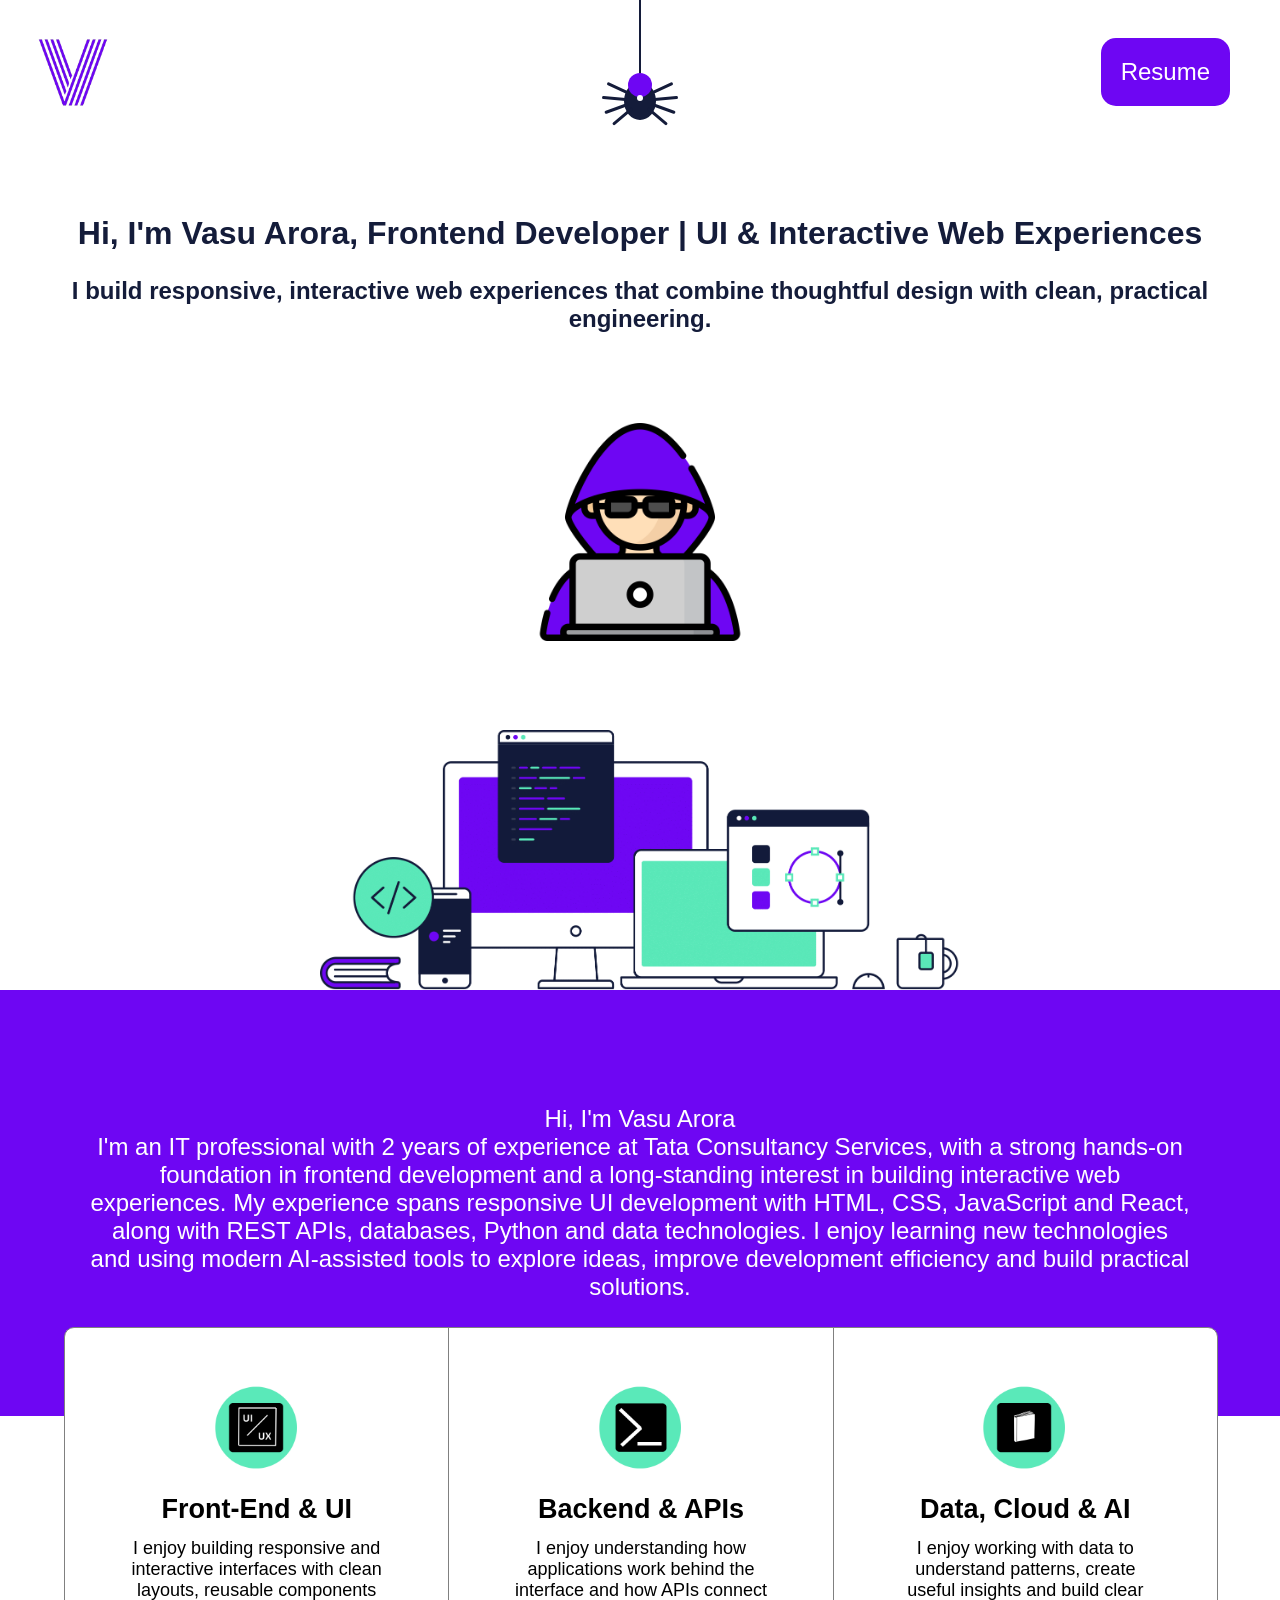
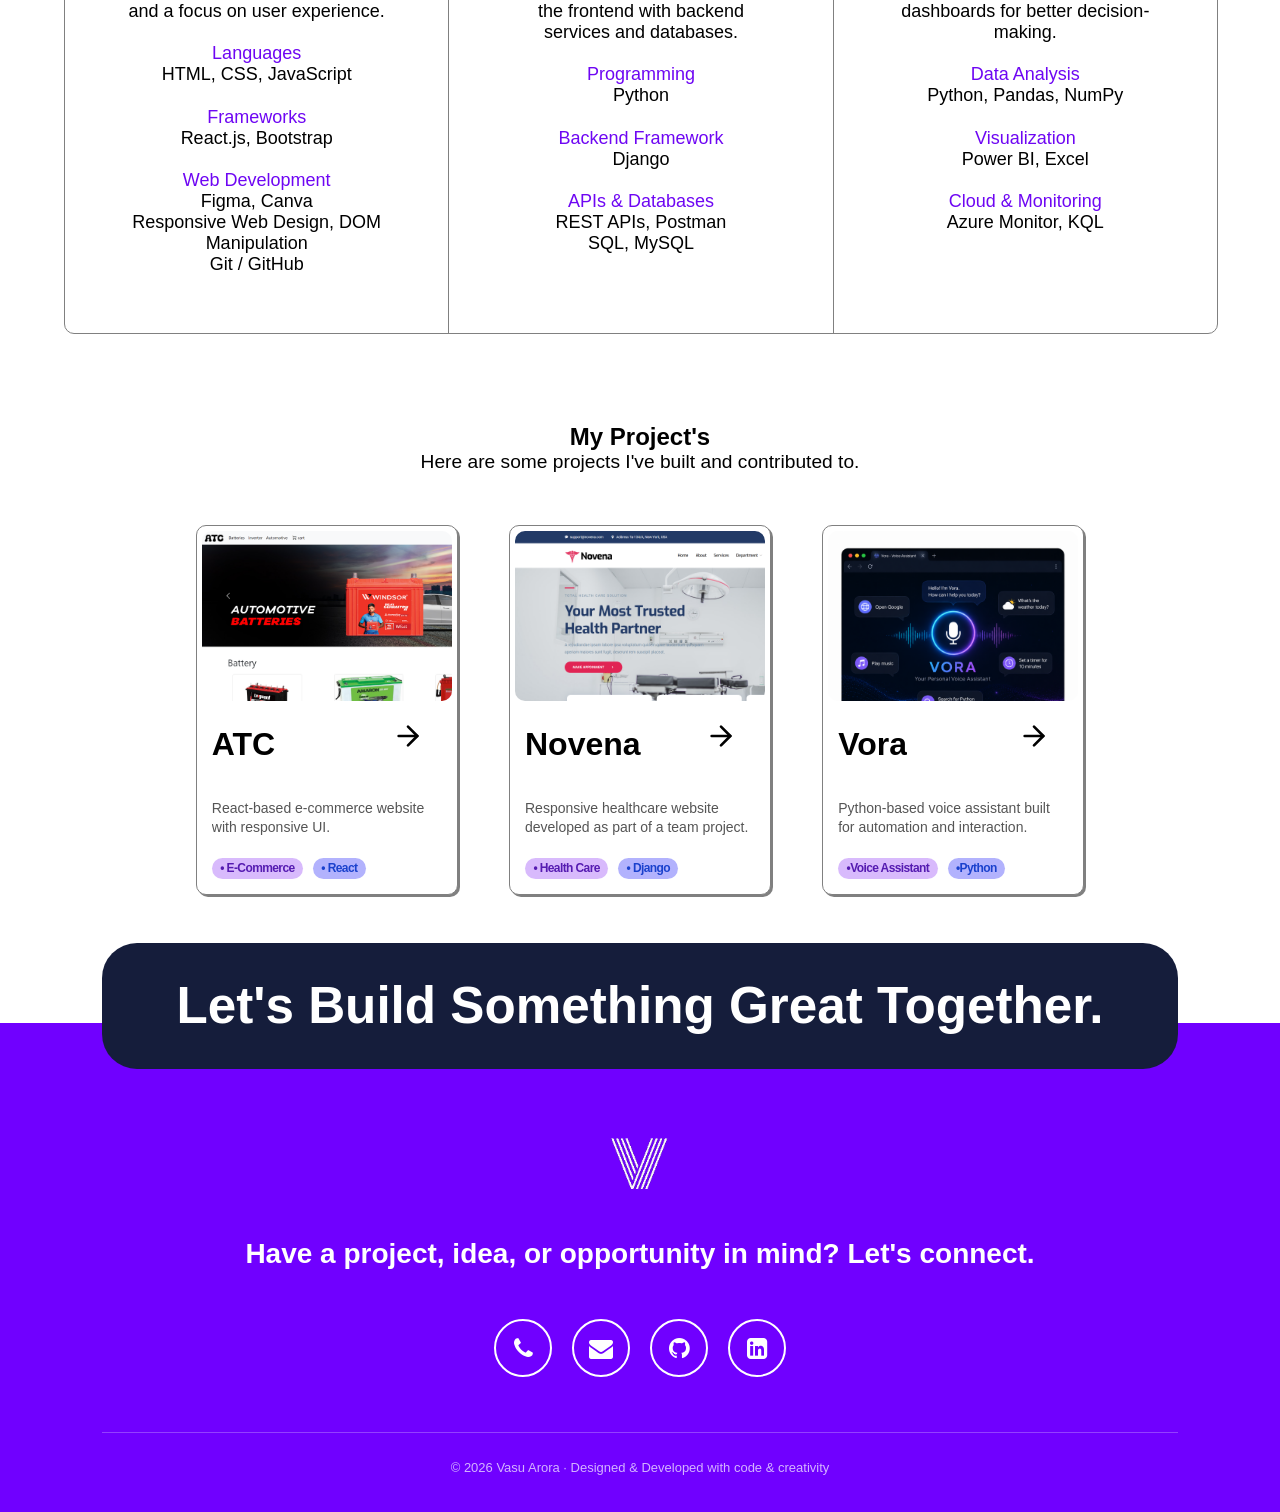
==== commit 0b5fc0c5: "update" ====
--- a/index.html
+++ b/index.html
@@ -12,6 +12,36 @@
     <script src="https://cdn.jsdelivr.net/npm/bootstrap@5.3.1/dist/js/bootstrap.min.js" integrity="sha384-Rx+T1VzGupg4BHQYs2gCW9It+akI2MM/mndMCy36UVfodzcJcF0GGLxZIzObiEfa" crossorigin="anonymous"></script>
 </head>
 <body>
+<section>
+    <!----------- Spider ------------->
+
+    <div class="portfolio-spider" onclick="refreshSite()" title="Click to refresh">
+
+        <div class="spider-thread"></div>
+
+        <div class="spider">
+
+            <div class="spider-body">
+                <div class="spider-eye"></div>
+            </div>
+
+            <span class="leg leg1"></span>
+            <span class="leg leg2"></span>
+            <span class="leg leg3"></span>
+            <span class="leg leg4"></span>
+
+            <span class="leg leg5"></span>
+            <span class="leg leg6"></span>
+            <span class="leg leg7"></span>
+            <span class="leg leg8"></span>
+
+        </div>
+
+    </div>
+
+    <!----------- Spider ------------->
+
+</section>
 <header>
     <div class="nav">
 
@@ -19,40 +49,13 @@
             <img src="./img/logo.png" alt="" width="70px" height="70px">
         </a>
 
-        <!-----------spider------------->
-
-        <div class="portfolio-spider" onclick="refreshSite()" title="Click to refresh">
-
-            <div class="spider-thread"></div>
-
-            <div class="spider">
-
-                <div class="spider-body"></div>
-
-                <div class="spider-eye"></div>
-
-                <div class="leg leg1"></div>
-                <div class="leg leg2"></div>
-                <div class="leg leg3"></div>
-                <div class="leg leg4"></div>
-
-                <div class="leg leg5"></div>
-                <div class="leg leg6"></div>
-                <div class="leg leg7"></div>
-                <div class="leg leg8"></div>
-
-            </div>
-
-        </div>
-
-        <!-----------spider------------->
-
         <div class="resume" onclick="get_resume()">
             <div>Resume</div>
         </div>
 
     </div>
 </header>
+
 <section>
     <div class="text">
         <h1 style="font-size: xx-large;">Hi,&nbsp;I'm Vasu Arora,&nbsp;Frontend Developer | UI & Interactive Web Experiences</h1>
--- a/homepage.css
+++ b/homepage.css
@@ -72,9 +72,11 @@
                     left: 39px;
 
                     width: 2px;
-                    height: 80px;
+                    height: 100px;
 
                     background-color: #141C3A;
+
+                    z-index: 1;
                 }
 
 
@@ -88,6 +90,8 @@
 
                     width: 50px;
                     height: 50px;
+
+                    z-index: 2;
 
                     animation: spiderSwing 3s ease-in-out infinite;
                 }
@@ -241,7 +245,9 @@
                     animation: none;
                     transform: scale(1.12);
                 }
-    /* spider*/
+
+
+                /* spider */
 /*Section2*/
 .container_skills{
     position: relative;
